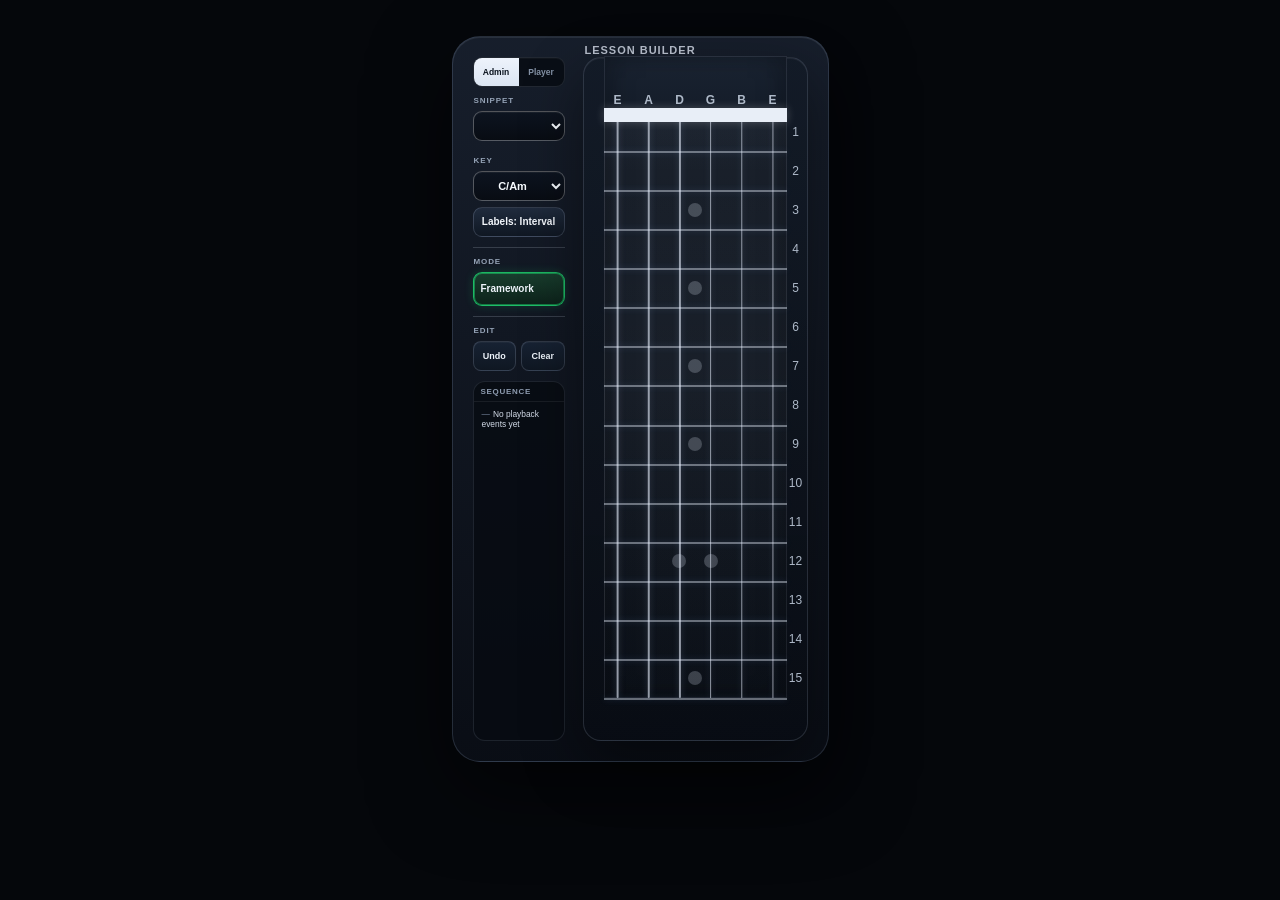
==== index.html @ c082a2f6 "Add files via upload" ====
<!DOCTYPE html>
<html lang="en">
<head>
<meta charset="UTF-8" />
<meta name="viewport" content="width=device-width, initial-scale=1.0" />
<title>Lesson Builder 0.90 — Audio Routing Repair</title>
<link rel="stylesheet" href="player/player.css?v=0.90">
</head>
<body>
<div class="app">
  <div class="apptitle">Lesson Builder</div>

  <div class="layout">
    <div class="leftcol">
      <div class="modeToggle">
        <button id="adminTab" class="on">Admin</button>
        <button id="playerTab">Player</button>
      </div>

      <div class="sidebarSection readerOnly readerSnippetSection">
        <div class="sectionLabel">Snippet</div>
        <select id="readerSnippetSelect" class="sel readerSnippetSelect"></select>
        <div id="readerStatus" class="readerStatus"></div>
      </div>


      <div class="sidebarSection adminOnly">
        <div class="sectionLabel">Key</div>
        <select id="keySel" class="sel"></select>
        <button id="adminLabelBtn" class="labelModeBtn" type="button">Labels: Interval</button>
      </div>

      <div class="sidebarSeparator adminOnly"></div>

      <div class="sidebarSection adminOnly">
        <div class="sectionLabel">Mode</div>
        <button id="authorModeBtn" class="authorModeBtn mode-framework" type="button">Framework</button>
      </div>

      <div class="sidebarSeparator adminOnly"></div>

      <div class="sidebarSection adminOnly">
        <div class="sectionLabel">Edit</div>
        <div class="actionrow">
          <button id="undoBtn" class="action">Undo</button>
          <button id="clearBtn" class="action">Clear</button>
        </div>
      </div>

      <div id="movementSeparator" class="sidebarSeparator adminOnly" hidden></div>

      <div id="movementSection" class="sidebarSection adminOnly" hidden>
        <div class="sectionLabel">Movement</div>
        <div class="movementStack">
          <button class="moveBtn moveWide" data-move="hammer-on">Hammer-on</button>
          <button class="moveBtn moveWide" data-move="pull-off">Pull-off</button>
          <button class="moveBtn" data-move="bend">Bend</button>
          <button class="moveBtn" data-move="slide">Slide</button>
          <button id="chordBtn" class="moveBtn" data-move="chord" disabled>Chord</button>
          <button id="scoreToggleBtn" class="scoreToggleBtn" type="button">Score</button>
        </div>
      </div>

      <div id="status" hidden></div>

      <div class="sequenceWrap adminOnly">
        <div class="sequenceTitle">Sequence</div>
        <div id="eventPanel" class="eventpanel"></div>
      </div>

      <div class="playbar playerOnly">
        <button id="playBtn" class="action">Play</button>
        <button id="stopBtn" class="action">Stop</button>
      </div>
      <div class="progress playerOnly"><div id="progressFill" class="progressFill"></div></div>

      <div class="playerClipControls">
        <div class="sidebarSeparator"></div>
        <div class="sectionLabel">Clip</div>

        <div class="clipKeyWrap">
          <button id="playerKeyBtn" class="clipKeyBtn" type="button">Key: C/Am</button>
          <div id="playerKeyMenu" class="clipKeyMenu"></div>
        </div>
        <button id="playerLabelBtn" class="labelModeBtn" type="button">Labels: Interval</button>
        <div id="clipVariantTag" class="clipVariantTag">Original position</div>

        <button id="createOpenBtn" class="action" type="button">Create Open String Version</button>
        <button id="approveClipBtn" class="action" type="button">Approve Clip</button>
        <button id="recallClipBtn" class="action" type="button">Recall</button>
      </div>
    </div>

    <div class="maincol">
      <div class="wrap">
        <div id="shell" class="shell">
          <div id="openrow" class="openrow"></div>
          <div class="nut"></div>
          <div id="board" class="board"></div>
          <svg id="moveSvg" class="movementSvg"></svg>
          <div id="fingerLayer">
            <div id="fingerRect0" class="fingerRect" data-finger-choice="I"></div>
            <div id="fingerRect1" class="fingerRect" data-finger-choice="M"></div>
            <div id="fingerRect2" class="fingerRect" data-finger-choice="R"></div>
            <div id="fingerRect3" class="fingerRect" data-finger-choice="P"></div>
          </div>
          <div id="fingerAssignMark"></div>
          <div id="fingerAssignDestinationMark"></div>
          <div id="fingerAssignPopup" aria-hidden="true">
            <div id="fingerAssignMovement"></div>
          </div>
        </div>
      </div>
    </div>
  </div>

  <div id="scoreSection" class="scoreSection" hidden aria-hidden="true">
    <div id="scorePopupCard" class="scorePopupCard" role="dialog" aria-modal="true" aria-label="Score timing editor">
      <div id="scoreToolbar" class="scoreToolbar">
        <div class="scoreTitle">Treble Clef · 4/4</div>
        <div class="scoreDragHint" aria-hidden="true">↕</div>
        <div id="durationEditor" class="durationEditor">
          <button id="durationMinus" type="button" disabled>−</button>
          <button id="durationValue" type="button" disabled>♩</button>
          <button id="durationPlus" type="button" disabled>+</button>
        </div>
        <div class="scoreToolbarActions">
          <button id="restBtn" class="restBtn" type="button">Rest</button>
          <button id="scoreCloseBtn" class="scoreCloseBtn" type="button" aria-label="Close score">×</button>
        </div>
      </div>
      <div id="scoreViewport" class="scoreViewport">
        <svg id="scoreSvg" class="scoreSvg" aria-label="Continuous 4/4 score"></svg>
      </div>
    </div>
  </div>
</div>

<div id="clipDialog" class="clipDialog" aria-hidden="true">
  <div class="clipDialogCard">
    <div id="clipDialogTitle" class="clipDialogTitle">Open-string version required</div>
    <div id="clipDialogText" class="clipDialogText">
      You must include an open-string version before this clip can be approved.
    </div>
    <div class="clipDialogActions">
      <button id="clipDialogCancel" type="button">Cancel</button>
      <button id="clipDialogPrimary" class="primary" type="button">Create Open String Version</button>
    </div>
  </div>
</div>

<div id="fingeringConfirmDialog" class="clipDialog" aria-hidden="true">
  <div class="clipDialogCard">
    <div class="clipDialogTitle">Confirm chord fingering</div>
    <div class="clipDialogText">
      Check the completed hand shape. Continue to accept this chord fingering,
      or keep editing to change an assignment or use Undo.
    </div>
    <div class="clipDialogActions">
      <button id="fingeringConfirmEdit" type="button">Keep Editing</button>
      <button id="fingeringConfirmContinue" class="primary" type="button">Continue</button>
    </div>
  </div>
</div>


<script src="player/player-core.js?v=0.90"></script>
</body>
</html>
---- player/player.css ----
:root{
  /* Exact Guit-Map geometry */
  --board-w:183px;
  --board-h:586px;
  --head-h:56px;
  --nut-h:14px;

  --pink:#ff1493;
  --green:#21f07d;
  --red:#ff4d5d;
  --blue:#4aa3ff;
  --text-main:#f2f6fb;
  --text-muted:#aeb9c8;
}
*{
  box-sizing:border-box;
  -webkit-user-select:none;
  user-select:none;
  -webkit-touch-callout:none;
  -webkit-tap-highlight-color:transparent;
}
html,body{
  margin:0;
  background:#05070b;
  color:var(--text-main);
}
html{
  min-height:100%;
}
body{
  position:relative;
  width:100%;
  min-width:max-content;
  min-height:100vh;
  font-family:Arial,Helvetica,sans-serif;
  font-size:14px;
  display:flex;
  justify-content:center;
  align-items:flex-start;
  padding:12px;
  overflow:auto;
}
button,select{font:inherit}

/* Guit-Map shell dimensions */
.app{
  position:relative;
  z-index:1;
  display:inline-block;
  flex-shrink:0;
  border:1px solid rgba(180,205,240,.16);
  border-radius:28px;
  padding:20px;
  margin:24px auto;
  background:linear-gradient(180deg,rgba(24,32,46,.94),rgba(10,14,22,.96));
  box-shadow:0 28px 80px rgba(0,0,0,.55),inset 0 1px 0 rgba(255,255,255,.08);
}
.apptitle{
  position:absolute;
  top:8px;left:0;right:0;
  text-align:center;
  font-size:11px;
  line-height:1;
  letter-spacing:1px;
  text-transform:uppercase;
  color:rgba(235,242,255,.72);
  font-weight:700;
  pointer-events:none;
}
.layout{
  display:flex;
  gap:18px;
  align-items:flex-start;
  justify-content:center;
  flex-wrap:nowrap;
}
.leftcol{
  width:92px;
  min-width:92px;
  min-height:684px;
  display:flex;
  flex-direction:column;
  gap:10px;
  align-items:center;
  flex-shrink:0;
}
.maincol{
  display:flex;
  flex-direction:column;
  align-items:center;
  gap:10px;
}
.panel,.wrap{
  border:1px solid rgba(210,226,255,.14);
  box-shadow:0 10px 24px rgba(0,0,0,.32),inset 0 1px 0 rgba(255,255,255,.08);
}
.panel{
  width:92px;
  border-radius:18px;
  padding:8px;
  background:linear-gradient(180deg,rgba(29,39,56,.92),rgba(16,23,35,.92));
}
.wrap{
  padding:20px;
  border-radius:18px;
  background:linear-gradient(180deg,rgba(18,26,38,.7),rgba(8,12,19,.72));
  box-shadow:0 22px 60px rgba(0,0,0,.45),inset 0 1px 0 rgba(255,255,255,.05);
}
.shell{
  position:relative;
  width:var(--board-w);
  padding-top:var(--head-h);
  background:linear-gradient(180deg,rgba(105,135,178,.10),rgba(255,255,255,0) 18%,rgba(255,255,255,.02) 50%,rgba(0,0,0,.18) 100%),#101722;
  box-shadow:inset 0 0 0 1px rgba(210,226,255,.10),inset 10px 0 22px rgba(0,0,0,.18),inset -10px 0 22px rgba(0,0,0,.18);
  isolation:isolate;
  transform:translateY(-22px);
}
.openrow{
  position:absolute;
  top:0;left:0;
  width:100%;
  height:var(--head-h);
  pointer-events:none;
}
.nut{
  position:absolute;
  top:calc(var(--head-h) - 4px);
  left:0;
  width:100%;
  height:var(--nut-h);
  background:#e8eef7;
  box-shadow:0 0 10px rgba(255,255,255,.22);
  z-index:5;
}
.board{
  position:relative;
  width:100%;
  height:var(--board-h);
  overflow:visible;
  background:linear-gradient(90deg,rgba(255,255,255,.035) 0 1px,transparent 1px 100%),linear-gradient(180deg,rgba(255,255,255,.045),rgba(0,0,0,.16));
}
.fret{
  position:absolute;
  left:0;
  width:100%;
  height:2px;
  background:rgba(230,240,255,.42);
  box-shadow:0 0 6px rgba(140,180,255,.18);
  z-index:2;
}
.string{
  position:absolute;
  top:0;
  height:100%;
  transform:translateX(-50%);
  background:rgba(232,241,255,.62);
  box-shadow:0 0 6px rgba(180,210,255,.26);
  border-radius:999px;
  z-index:3;
}
.inlay{
  position:absolute;
  width:14px;
  height:14px;
  border-radius:50%;
  background:rgba(232,241,255,.22);
  left:50%;
  transform:translate(-50%,-50%);
  z-index:1;
}
.open{
  position:absolute;
  top:32px;
  transform:translateX(-50%);
  width:23px;height:23px;
  display:flex;
  align-items:center;
  justify-content:center;
  color:var(--text-muted);
  pointer-events:none;
  z-index:2;
  font-size:12px;
  font-weight:800;
}
.hit{
  position:absolute;
  width:24px;
  transform:translate(-50%,-50%);
  border-radius:14px;
  cursor:pointer;
  z-index:30;
  touch-action:none;
  pointer-events:auto;
}
.openhit{
  position:absolute;
  top:32px;
  width:28px;height:32px;
  transform:translate(-50%,-50%);
  border-radius:14px;
  z-index:31;
  pointer-events:auto;
  touch-action:none;
}
.fretlab{
  position:absolute;
  right:-18px;
  transform:translateY(-50%);
  width:18px;
  text-align:center;
  color:var(--text-muted);
  z-index:16;
  font-size:12px;
  pointer-events:none;
}

/* Guit-Map-sized 23px markers */
.frameworkMark,.fingerMark{
  position:absolute;
  width:23px;height:23px;
  border-radius:50%;
  display:flex;
  align-items:center;
  justify-content:center;
  transform:translate(-50%,-50%);
  z-index:20;
  pointer-events:none;
  font-size:11px;
  font-weight:800;
}
.frameworkMark.in{
  background:var(--green);
  color:#04140b;
  box-shadow:0 0 10px rgba(33,240,125,.38),0 3px 8px rgba(0,0,0,.4);
}
.frameworkMark.out{
  background:var(--red);
  color:white;
  box-shadow:0 0 10px rgba(255,77,93,.36),0 3px 8px rgba(0,0,0,.4);
}
.fingerMark{
  background:var(--pink);
  color:white;
  box-shadow:0 0 12px rgba(255,20,147,.55),0 3px 8px rgba(0,0,0,.42);
}
.fingerMark.bendRing{
  background:transparent;
  color:transparent;
  border:4px solid var(--pink);
  box-shadow:0 0 12px rgba(255,20,147,.62),0 3px 8px rgba(0,0,0,.42);
}

.articulationSpark{
  position:absolute;
  width:1px;
  height:1px;
  transform:translate(-50%,-50%);
  pointer-events:none;
  z-index:48;
}
.articulationSpark .sparkRay{
  position:absolute;
  left:0;
  top:0;
  width:2px;
  height:10px;
  border-radius:999px;
  background:#fff;
  box-shadow:0 0 5px rgba(255,255,255,.95);
  transform-origin:50% 0%;
  opacity:0;
  animation:articulationFireworkRay 230ms ease-out forwards;
}
@keyframes articulationFireworkRay{
  0%{
    opacity:0;
    transform:rotate(var(--angle)) translateY(-7px) scaleY(.20);
  }
  15%{
    opacity:1;
  }
  55%{
    opacity:1;
    transform:rotate(var(--angle)) translateY(-17px) scaleY(1);
  }
  100%{
    opacity:0;
    transform:rotate(var(--angle)) translateY(-23px) scaleY(.55);
  }
}


/* Fingering playback layer — first integrated from the standalone prototype */
#fingerLayer{
  position:absolute;
  left:0;
  top:0;
  width:260px;
  height:calc(var(--head-h) + var(--board-h));
  pointer-events:none;
  z-index:29;
  overflow:visible;
  display:none;
}
body.player.fingerDemo #fingerLayer{display:block}
body.player.fingeringPlayback #fingerLayer{display:block}

/* Admin fingering assignment */
.fingeringTool{
  width:92px;
  height:34px;
  border-radius:9px;
  border:1px solid rgba(255,20,147,.34);
  background:linear-gradient(180deg,#172233,#0f1722);
  color:#eef4fb;
  padding:0 7px;
  font-size:10px;
  font-weight:800;
  line-height:1;
  text-align:left;
  cursor:pointer;
  box-shadow:inset 0 1px 0 rgba(255,255,255,.035);
}
.fingeringTool.on{
  border-color:rgba(255,20,147,.88);
  background:linear-gradient(180deg,rgba(76,24,63,.98),rgba(41,12,34,.98));
  box-shadow:
    inset 0 0 0 1px rgba(255,20,147,.42),
    0 0 10px rgba(255,20,147,.18);
}
#fingerAssignMark{
  position:absolute;
  width:23px;height:23px;
  border-radius:50%;
  transform:translate(-50%,-50%);
  display:none;
  align-items:center;
  justify-content:center;
  background:var(--pink);
  color:white;
  font-size:11px;
  font-weight:800;
  box-shadow:0 0 12px rgba(255,20,147,.72),0 3px 8px rgba(0,0,0,.46);
  z-index:60;
  pointer-events:none;
}
#fingerAssignDestinationMark{
  position:absolute;
  width:8px;height:8px;
  border-radius:50%;
  transform:translate(-50%,-50%);
  display:none;
  background:var(--pink);
  box-shadow:0 0 7px rgba(255,20,147,.72);
  z-index:59;
  pointer-events:none;
}
#fingerAssignPopup{display:none !important}
#fingerAssignMovement{display:none !important}

.fingerAssignCue{
  position:absolute;
  width:15px;
  height:15px;
  border-radius:50%;
  transform:translate(6px,-18px);
  display:flex;
  align-items:center;
  justify-content:center;
  background:#fff;
  color:#000;
  border:1px solid rgba(0,0,0,.42);
  box-shadow:0 0 5px rgba(255,255,255,.36),0 2px 5px rgba(0,0,0,.48);
  font-size:9px;
  line-height:1;
  font-weight:900;
  z-index:61;
  pointer-events:none;
}

body.fingeringAssignMode #fingerLayer{
  display:block;
  pointer-events:auto;
  z-index:58;
}
body.fingeringAssignMode .fingerRect{
  pointer-events:auto;
  cursor:pointer;
  opacity:.66;
  border-color:rgba(255,255,255,.40);
}
body.fingeringAssignMode .fingerRect:hover{
  opacity:.82;
}
body.fingeringAssignMode .fingerRect.assignmentChosen{
  opacity:.82;
  border-color:rgba(255,20,147,.72);
  box-shadow:
    inset 0 1px 0 rgba(255,255,255,.48),
    inset 0 -1px 0 rgba(255,255,255,.12),
    0 0 13px rgba(255,20,147,.25);
}

.fingerRect{
  position:absolute;
  left:0;
  top:0;
  transform-origin:center center;
  border-radius:999px;
  background:
    linear-gradient(180deg,
      rgba(248,252,255,.30) 0%,
      rgba(232,239,247,.22) 34%,
      rgba(222,232,243,.18) 62%,
      rgba(208,222,238,.16) 100%);
  border:1px solid rgba(255,255,255,.26);
  box-shadow:
    inset 0 1px 0 rgba(255,255,255,.34),
    inset 0 -1px 0 rgba(255,255,255,.08),
    0 0 12px rgba(255,255,255,.08);
  backdrop-filter:blur(9px) saturate(138%);
  -webkit-backdrop-filter:blur(9px) saturate(138%);
  opacity:.42;
  transition:
    left .46s cubic-bezier(.22,.72,.24,1),
    top .46s cubic-bezier(.22,.72,.24,1),
    width .46s cubic-bezier(.22,.72,.24,1),
    height .46s cubic-bezier(.22,.72,.24,1),
    transform .46s cubic-bezier(.22,.72,.24,1),
    opacity .18s ease,
    box-shadow .18s ease,
    border-color .18s ease;
}
.fingerRect.engaged{
  opacity:.58;
  border-color:rgba(255,255,255,.36);
  box-shadow:
    inset 0 1px 0 rgba(255,255,255,.42),
    inset 0 -1px 0 rgba(255,255,255,.10),
    0 0 14px rgba(255,255,255,.11);
}
.fingerMark{z-index:32}
.demoAction{
  width:92px;
  height:30px;
}

/* Playback transition overlay */
.movementSvg{
  position:absolute;
  inset:0;
  width:100%;
  height:100%;
  pointer-events:none;
  overflow:visible;
  z-index:24;
}
.moveLabel{
  position:absolute;
  transform:translate(-50%,-50%);
  z-index:26;
  pointer-events:none;
  padding:3px 5px;
  border-radius:7px;
  background:rgba(7,10,16,.90);
  border:1px solid rgba(255,20,147,.72);
  color:#fff;
  font-size:9px;
  font-weight:800;
  line-height:1;
  white-space:nowrap;
  box-shadow:0 2px 8px rgba(0,0,0,.42);
}

/* Controls */
.sel{
  width:92px;
  height:30px;
  border:1px solid rgba(255,255,255,.30);
  border-radius:9px;
  background:linear-gradient(180deg,#0d1420,#080c13);
  color:#f7fbff;
  font-size:11px;
  font-weight:700;
  text-align:center;
  text-align-last:center;
  padding:0 4px;
  box-shadow:inset 0 1px 0 rgba(255,255,255,.05);
}

.sidebarSection{
  width:92px;
  display:flex;
  flex-direction:column;
  gap:6px;
}
.sectionLabel{
  font-size:8px;
  line-height:1;
  letter-spacing:.9px;
  text-transform:uppercase;
  color:#95a3b6;
  font-weight:800;
  text-align:left;
  padding-left:1px;
}
.sidebarSeparator{
  width:92px;
  height:1px;
  background:rgba(215,226,242,.18);
  flex:0 0 1px;
}

.noteTool,
.moveBtn{
  width:92px;
  height:34px;
  border-radius:9px;
  background:linear-gradient(180deg,#172233,#0f1722);
  color:#eef4fb;
  padding:0 7px;
  font-size:10px;
  font-weight:800;
  line-height:1;
  text-align:left;
  cursor:pointer;
  box-shadow:inset 0 1px 0 rgba(255,255,255,.035);
  transition:border-color .12s ease,box-shadow .12s ease,background .12s ease,transform .12s ease;
}
.noteTool:active,.moveBtn:active{transform:translateY(1px)}

.frameworkTool{
  border:1px solid rgba(33,240,125,.72);
}
.frameworkTool.on{
  background:linear-gradient(180deg,rgba(25,63,47,.98),rgba(13,35,27,.98));
  box-shadow:
    inset 0 0 0 1px rgba(33,240,125,.42),
    0 0 10px rgba(33,240,125,.16);
}

.dynamicTool{
  border:1px solid rgba(255,20,147,.72);
}
.dynamicTool.on{
  background:linear-gradient(180deg,rgba(76,24,63,.98),rgba(41,12,34,.98));
  box-shadow:
    inset 0 0 0 1px rgba(255,20,147,.42),
    0 0 10px rgba(255,20,147,.18);
}

.movementStack{
  width:92px;
  display:flex;
  flex-direction:column;
  gap:5px;
}
.moveBtn{
  border:1px solid rgba(214,230,255,.16);
}
.moveBtn.on{
  border-color:rgba(255,20,147,.82);
  background:linear-gradient(180deg,rgba(78,25,64,.96),rgba(42,13,34,.96));
  box-shadow:
    inset 0 0 0 1px rgba(255,20,147,.55),
    0 0 9px rgba(255,20,147,.17);
}

.actionrow{
  display:grid;
  grid-template-columns:1fr 1fr;
  gap:5px;
  width:92px;
}
.action{
  height:30px;
  border-radius:8px;
  border:1px solid rgba(214,230,255,.16);
  background:linear-gradient(180deg,#172233,#0f1722);
  color:#eef4fb;
  font-size:9px;
  font-weight:800;
  padding:0;
  box-shadow:inset 0 1px 0 rgba(255,255,255,.035);
}
.action:active{transform:translateY(1px)}

.sequenceWrap{
  width:92px;
  flex:1 1 auto;
  min-height:140px;
  max-height:300px;
  display:flex;
  flex-direction:column;
  border-radius:12px;
  border:1px solid rgba(210,226,255,.11);
  background:rgba(7,11,18,.76);
  overflow:hidden;
}
.sequenceTitle{
  flex:0 0 auto;
  padding:6px 7px 5px;
  border-bottom:1px solid rgba(255,255,255,.07);
  font-size:8px;
  line-height:1;
  letter-spacing:.7px;
  text-transform:uppercase;
  color:#8e9cb0;
  font-weight:800;
  text-align:left;
}
.eventpanel{
  width:100%;
  flex:1 1 auto;
  min-height:0;
  overflow:auto;
  padding:2px 6px 5px;
  background:transparent;
  border:0;
}
.event{
  padding:6px 2px;
  border-bottom:1px solid rgba(255,255,255,.055);
  font-size:8.4px;
  line-height:1.16;
  color:#d2dbe8;
  cursor:pointer;
  border-radius:5px;
}
.event:last-child{border-bottom:0}
.event:hover{background:rgba(255,255,255,.04)}
.event.selected{
  background:rgba(74,163,255,.13);
  box-shadow:inset 2px 0 0 rgba(112,178,255,.85);
  color:#fff;
}
.event .n{
  color:#6f7f94;
  margin-right:3px;
  font-variant-numeric:tabular-nums;
}

.modeToggle{
  width:92px;
  display:grid;
  grid-template-columns:1fr 1fr;
  overflow:hidden;
  border:1px solid rgba(210,226,255,.12);
  border-radius:9px;
  background:#090e16;
  box-shadow:inset 0 1px 0 rgba(255,255,255,.03);
}
.modeToggle button{
  height:28px;
  border:0;
  background:transparent;
  color:#8492a6;
  font-size:8.5px;
  font-weight:800;
  padding:0;
}
.modeToggle button.on{
  background:linear-gradient(180deg,#edf3fb,#dbe5f2);
  color:#07101b;
}

.playbar{
  width:92px;
  display:grid;
  grid-template-columns:1fr 1fr;
  gap:5px;
}
.progress{
  width:92px;
  height:4px;
  background:#080d15;
  border-radius:99px;
  overflow:hidden;
  border:1px solid rgba(255,255,255,.07);
}
.progressFill{
  height:100%;
  width:0%;
  background:var(--pink);
}

.playerOnly{display:none}
body.player .adminOnly{display:none!important}
body.player .playerOnly{display:grid}

/* === 0.35 reusable clip prototype === */

/* Open strings are phantom positions: colored rings, never solid finger dots. */
.frameworkMark.openPhantom.in{
  background:transparent;
  color:transparent;
  border:4px solid var(--green);
  box-shadow:0 0 10px rgba(33,240,125,.42),0 3px 8px rgba(0,0,0,.4);
}
.frameworkMark.openPhantom.out{
  background:transparent;
  color:transparent;
  border:4px solid var(--red);
  box-shadow:0 0 10px rgba(255,77,93,.42),0 3px 8px rgba(0,0,0,.4);
}
.fingerMark.openPhantom{
  background:transparent;
  color:transparent;
  border:4px solid var(--pink);
  box-shadow:0 0 12px rgba(255,20,147,.62),0 3px 8px rgba(0,0,0,.42);
}

.playerClipControls{
  display:none;
  gap:7px;
  width:100%;
}
body.player .playerClipControls{
  display:grid;
}
.playerClipControls .action,
.playerClipControls .clipKeyBtn{
  width:100%;
}

.clipKeyWrap{
  position:relative;
  width:100%;
}
.clipKeyBtn{
  min-height:36px;
  border-radius:10px;
  border:1px solid rgba(210,226,255,.18);
  background:linear-gradient(180deg,rgba(33,44,63,.96),rgba(16,23,35,.96));
  color:var(--text);
  font-weight:800;
  cursor:pointer;
}
.clipKeyMenu{
  display:none;
  position:absolute;
  left:0;
  top:calc(100% + 5px);
  width:100%;
  padding:6px;
  border-radius:12px;
  background:rgba(12,18,28,.98);
  border:1px solid rgba(112,178,255,.45);
  box-shadow:0 14px 34px rgba(0,0,0,.5);
  z-index:200;
  gap:5px;
}
.clipKeyMenu.on{
  display:grid;
}
.clipKeyChoice{
  min-height:30px;
  border:1px solid rgba(210,226,255,.13);
  border-radius:8px;
  background:rgba(26,36,52,.96);
  color:var(--text);
  font-weight:750;
  cursor:pointer;
}
.clipKeyChoice.on{
  border-color:rgba(255,20,147,.76);
  box-shadow:inset 0 0 0 1px rgba(255,20,147,.35);
}

.clipDialog{
  position:fixed;
  inset:0;
  display:none;
  align-items:center;
  justify-content:center;
  background:rgba(0,0,0,.48);
  z-index:1000;
  padding:20px;
}
.clipDialog.on{
  display:flex;
}
.clipDialogCard{
  width:min(360px,calc(100vw - 40px));
  border-radius:18px;
  background:linear-gradient(180deg,#1d2839,#101722);
  border:1px solid rgba(112,178,255,.55);
  box-shadow:0 28px 80px rgba(0,0,0,.64);
  padding:18px;
}
.clipDialogTitle{
  font-size:17px;
  font-weight:900;
  margin-bottom:8px;
}
.clipDialogText{
  font-size:13px;
  line-height:1.4;
  color:var(--text-muted);
  margin-bottom:14px;
}
.clipDialogActions{
  display:grid;
  grid-template-columns:1fr 1fr;
  gap:8px;
}
.clipDialogActions button{
  min-height:38px;
  border-radius:10px;
  border:1px solid rgba(210,226,255,.18);
  background:linear-gradient(180deg,rgba(34,46,66,.98),rgba(17,24,36,.98));
  color:var(--text);
  font-weight:800;
  cursor:pointer;
}
.clipDialogActions .primary{
  border-color:rgba(255,20,147,.70);
}

.clipVariantTag{
  display:none;
  font-size:10px;
  line-height:1.1;
  text-align:center;
  color:var(--text-muted);
  margin-top:2px;
}
body.player .clipVariantTag{
  display:block;
}


#fingerAssignMark.openPhantom{
  background:transparent!important;
  color:transparent!important;
  border:4px solid var(--pink)!important;
  box-shadow:0 0 12px rgba(255,20,147,.62),0 3px 8px rgba(0,0,0,.42)!important;
}


/* === 0.37 chord integration === */
#chordBtn.ready{
  border-color:rgba(255,20,147,.68);
  box-shadow:
    inset 0 0 0 1px rgba(255,20,147,.22),
    0 0 9px rgba(255,20,147,.12);
}
#chordBtn:disabled{
  opacity:.38;
  cursor:default;
}
.chordBarreLine{
  position:absolute;
  height:10px;
  border-radius:999px;
  transform:translateY(-50%);
  background:rgba(255,20,147,.88);
  box-shadow:
    0 0 12px rgba(255,20,147,.45),
    0 2px 8px rgba(0,0,0,.34);
  pointer-events:none;
  z-index:28;
}
.chordConfirmPulse{
  animation:chordConfirmPulse .42s ease-out;
}
@keyframes chordConfirmPulse{
  0%{filter:brightness(1)}
  45%{filter:brightness(1.85)}
  100%{filter:brightness(1)}
}


/* === 0.38 prototype-style chord fingering === */
.fingerMark.chordUnassigned{
  background:var(--green);
  color:white;
  border:0;
  box-shadow:0 0 10px rgba(33,240,125,.42),0 3px 8px rgba(0,0,0,.4);
}
.fingerMark.chordSelected{
  box-shadow:
    0 0 0 3px rgba(255,255,255,.96),
    0 0 16px rgba(255,20,147,.72),
    0 3px 8px rgba(0,0,0,.45);
}
body.fingeringAssignMode.chordSelectingNote .fingerRect{
  pointer-events:none !important;
  opacity:.38 !important;
}
body.fingeringAssignMode.chordChoosingFinger .fingerRect{
  pointer-events:auto;
}
body.fingeringAssignMode #fingerLayer{
  /* Let fretboard taps pass through the empty parts of the finger layer. */
  pointer-events:none;
}
body.fingeringAssignMode .fingerRect{
  pointer-events:auto;
}


/* === 0.42 chord finger touch capture === */
/* In chord finger-choice mode, transformed finger rectangles are visual only.
   A document-level capture listener resolves the tap against their geometry. */
body.fingeringAssignMode.chordChoosingFinger .fingerRect{
  pointer-events:none !important;
}


/* === 0.44 strict two-step chord assignment === */

/* Step 1: choosing a chord NOTE.
   Finger graphics must never steal the note tap, even when visually on top. */
body.fingeringAssignMode.chordSelectingNote .fingerRect{
  pointer-events:none !important;
}

/* Step 2: choosing a FINGER.
   Chord fingers are still resolved by document-level geometric hit testing,
   so the transformed rectangles themselves remain visual only. */
body.fingeringAssignMode.chordChoosingFinger .fingerRect{
  pointer-events:none !important;
}


/* === 0.47 persistent editable fingering === */
.event.fingeringTargetRow{
  box-shadow:inset 2px 0 0 rgba(255,20,147,.28);
}
.event.fingeringTargetRow.selected{
  box-shadow:
    inset 2px 0 0 rgba(112,178,255,.92),
    inset 4px 0 0 rgba(255,20,147,.32);
}

#fingeringConfirmDialog .clipDialogCard{
  width:min(350px,calc(100vw - 40px));
}


/* === 0.49 single author-mode toggle === */
.authorModeBtn{
  width:92px;
  height:34px;
  border-radius:9px;
  background:linear-gradient(180deg,#172233,#0f1722);
  color:#eef4fb;
  padding:0 7px;
  font-size:10px;
  font-weight:800;
  line-height:1;
  text-align:left;
  cursor:pointer;
  box-shadow:inset 0 1px 0 rgba(255,255,255,.035);
  transition:border-color .12s ease,box-shadow .12s ease,background .12s ease,transform .12s ease;
}
.authorModeBtn:active{transform:translateY(1px)}
.authorModeBtn.mode-framework{
  border:1px solid rgba(33,240,125,.72);
  background:linear-gradient(180deg,rgba(25,63,47,.98),rgba(13,35,27,.98));
  box-shadow:
    inset 0 0 0 1px rgba(33,240,125,.42),
    0 0 10px rgba(33,240,125,.16);
}
.authorModeBtn.mode-played{
  border:1px solid rgba(255,20,147,.72);
  background:linear-gradient(180deg,rgba(76,24,63,.98),rgba(41,12,34,.98));
  box-shadow:
    inset 0 0 0 1px rgba(255,20,147,.42),
    0 0 10px rgba(255,20,147,.18);
}
.authorModeBtn.mode-fingering{
  border:1px solid rgba(112,178,255,.78);
  background:linear-gradient(180deg,rgba(28,52,78,.98),rgba(14,29,47,.98));
  box-shadow:
    inset 0 0 0 1px rgba(112,178,255,.42),
    0 0 10px rgba(112,178,255,.16);
}


/* === 0.50 direct historical editing for Framework / Played Notes === */
.event.authorEditableRow{
  box-shadow:inset 2px 0 0 rgba(255,255,255,.10);
}
.event.authorEditableRow.frameworkEditable{
  box-shadow:inset 2px 0 0 rgba(33,240,125,.28);
}
.event.authorEditableRow.playedEditable{
  box-shadow:inset 2px 0 0 rgba(255,20,147,.28);
}
.event.authorEditableRow.selected{
  background:rgba(74,163,255,.15);
  box-shadow:
    inset 2px 0 0 rgba(112,178,255,.95),
    inset 4px 0 0 rgba(255,255,255,.10);
}

.editTargetRing,
.editOriginRing{
  position:absolute;
  width:34px;
  height:34px;
  border-radius:50%;
  transform:translate(-50%,-50%);
  background:transparent;
  pointer-events:none;
  z-index:32;
}
.editTargetRing{
  border:3px solid rgba(255,255,255,.96);
  pointer-events:auto;
  cursor:pointer;
  touch-action:none;
  box-shadow:
    0 0 0 2px rgba(74,163,255,.32),
    0 0 12px rgba(255,255,255,.30);
}
.editOriginRing{
  border:2px dashed rgba(255,255,255,.75);
}


/* === 0.54 independent Admin / Player pitch-label modes === */
.labelModeBtn{
  width:92px;
  min-height:30px;
  border-radius:9px;
  border:1px solid rgba(210,226,255,.18);
  background:linear-gradient(180deg,rgba(33,44,63,.96),rgba(16,23,35,.96));
  color:var(--text);
  font-size:10px;
  font-weight:800;
  line-height:1.05;
  cursor:pointer;
  padding:4px 5px;
}
.playerClipControls .labelModeBtn{
  width:100%;
  min-height:36px;
}
.frameworkMark.longLabel,
.fingerMark.longLabel,
#fingerAssignMark.longLabel{
  font-size:8px;
  letter-spacing:-.45px;
}

/* Open-string positions remain phantom rings, but their pitch label is visible. */
.frameworkMark.openPhantom.in{
  color:var(--green);
}
.frameworkMark.openPhantom.out{
  color:var(--red);
}
.fingerMark.openPhantom,
#fingerAssignMark.openPhantom{
  color:var(--pink)!important;
}


/* === 0.57 pre-bend release === */
.fingerMark.bendRing.preBendPitchRing{
  color:var(--pink);
  font-size:9px;
  font-weight:800;
}


/* === 0.61 score timing phase 1 === */
.scoreSection{
  width:100%;
  margin-top:12px;
  border:1px solid rgba(210,226,255,.14);
  border-radius:16px;
  background:linear-gradient(180deg,rgba(18,26,38,.82),rgba(8,12,19,.86));
  box-shadow:0 14px 34px rgba(0,0,0,.34),inset 0 1px 0 rgba(255,255,255,.05);
  overflow:hidden;
}
.scoreToolbar{
  min-height:38px;
  display:flex;
  align-items:center;
  justify-content:space-between;
  gap:10px;
  padding:6px 8px;
  border-bottom:1px solid rgba(255,255,255,.08);
}
.scoreTitle{
  font-size:9px;
  line-height:1;
  font-weight:800;
  letter-spacing:.55px;
  text-transform:uppercase;
  color:#aebbd0;
  white-space:nowrap;
}
.durationEditor{
  display:flex;
  align-items:center;
  gap:4px;
}
.durationEditor button{
  min-width:30px;
  height:26px;
  border-radius:7px;
  border:1px solid rgba(214,230,255,.18);
  background:linear-gradient(180deg,#172233,#0f1722);
  color:#f3f7fd;
  font-weight:800;
  padding:0 6px;
}
.durationEditor button:disabled{
  opacity:.30;
}
#durationValue{
  min-width:42px;
  font-size:17px;
  line-height:1;
}
.scoreViewport{
  width:100%;
  overflow-x:auto;
  overflow-y:hidden;
  -webkit-overflow-scrolling:touch;
  overscroll-behavior-x:contain;
  touch-action:pan-x;
  background:rgba(244,246,239,.96);
}
.scoreSvg{
  display:block;
  height:126px;
  min-width:100%;
}
.scoreEvent{
  cursor:pointer;
}
.scoreSelection{
  fill:transparent;
  stroke:none;
}
.scoreEvent .scoreHit{
  fill:transparent;
  pointer-events:all;
}
.scoreEvent.selected .scoreSelection{
  fill:rgba(74,163,255,.14);
  stroke:rgba(60,132,214,.82);
  stroke-width:1.2;
}
.scoreEvent.playing .scoreSelection{
  fill:rgba(255,20,147,.10);
  stroke:rgba(255,20,147,.75);
  stroke-width:1.2;
}
.scoreMoveTag{
  font-family:Arial,Helvetica,sans-serif;
  font-size:8px;
  font-weight:800;
  fill:#2d3440;
}
.scoreMeasureNumber{
  font-family:Arial,Helvetica,sans-serif;
  font-size:7px;
  fill:#737b84;
}
.scoreRest{
  font-family:"Apple Symbols","Noto Music","Segoe UI Symbol",serif;
  font-size:24px;
  fill:#111;
}
.scoreClef{
  font-family:"Apple Symbols","Noto Music","Segoe UI Symbol",serif;
  font-size:46px;
  fill:#111;
}
.scoreTime{
  font-family:Georgia,serif;
  font-size:17px;
  font-weight:700;
  fill:#111;
}
.restBtn{
  width:92px;
  height:34px;
  border-radius:9px;
  border:1px solid rgba(214,230,255,.18);
  background:linear-gradient(180deg,#172233,#0f1722);
  color:#eef4fb;
  padding:0 7px;
  font-size:10px;
  font-weight:800;
  line-height:1;
  text-align:left;
  cursor:pointer;
  box-shadow:inset 0 1px 0 rgba(255,255,255,.035);
}
.restBtn:active{transform:translateY(1px)}


/* === 0.63 score-on-demand timing workflow === */
.scoreToggleBtn{
  width:92px;
  height:34px;
  border-radius:9px;
  border:1px solid rgba(214,230,255,.18);
  background:linear-gradient(180deg,#172233,#0f1722);
  color:#eef4fb;
  padding:0 7px;
  font-size:10px;
  font-weight:800;
  line-height:1;
  text-align:left;
  cursor:pointer;
  box-shadow:inset 0 1px 0 rgba(255,255,255,.035);
}
.scoreToggleBtn.on{
  border-color:rgba(112,178,255,.78);
  background:linear-gradient(180deg,rgba(28,52,78,.98),rgba(14,29,47,.98));
  box-shadow:
    inset 0 0 0 1px rgba(112,178,255,.40),
    0 0 10px rgba(112,178,255,.14);
}


/* === 0.64 large score popup === */
.scoreSection{
  position:fixed;
  inset:0;
  z-index:7000;
  width:auto;
  margin:0;
  padding:
    max(12px,env(safe-area-inset-top))
    max(12px,env(safe-area-inset-right))
    max(12px,env(safe-area-inset-bottom))
    max(12px,env(safe-area-inset-left));
  border:0;
  border-radius:0;
  background:rgba(2,4,8,.90);
  box-shadow:none;
  display:flex;
  align-items:center;
  justify-content:center;
  overflow:hidden;
}
.scoreSection[hidden]{
  display:none!important;
}
.scorePopupCard{
  width:min(1100px,100%);
  height:min(78vh,610px);
  min-height:330px;
  display:flex;
  flex-direction:column;
  overflow:hidden;
  border:1px solid rgba(210,226,255,.20);
  border-radius:20px;
  background:linear-gradient(180deg,rgba(24,32,46,.99),rgba(8,12,19,.99));
  box-shadow:0 28px 80px rgba(0,0,0,.72),inset 0 1px 0 rgba(255,255,255,.07);
}
.scoreToolbar{
  min-height:52px;
  flex:0 0 auto;
  padding:8px 10px;
  gap:8px;
  flex-wrap:wrap;
}
.scoreTitle{
  font-size:11px;
}
.scoreToolbarActions{
  display:flex;
  align-items:center;
  gap:7px;
  margin-left:auto;
}
.scoreToolbar .durationEditor button{
  min-width:38px;
  height:34px;
  font-size:15px;
}
.scoreToolbar #durationValue{
  min-width:48px;
  font-size:21px;
}
.scoreToolbar .restBtn,
.scoreCloseBtn{
  width:auto;
  min-width:58px;
  height:34px;
  border-radius:8px;
  border:1px solid rgba(214,230,255,.20);
  background:linear-gradient(180deg,#172233,#0f1722);
  color:#eef4fb;
  padding:0 10px;
  font-size:11px;
  font-weight:800;
  cursor:pointer;
}
.scoreCloseBtn{
  font-size:18px;
  line-height:1;
  min-width:38px;
  padding:0;
}
.scoreViewport{
  flex:1 1 auto;
  min-height:0;
  display:flex;
  align-items:center;
  background:rgba(244,246,239,.985);
}
.scoreSvg{
  display:block;
  height:260px;
  min-width:100%;
  flex:none;
}
@media (max-height:560px){
  .scorePopupCard{
    height:92vh;
    min-height:0;
  }
  .scoreSvg{
    height:205px;
  }
}


/* === 0.65 floating score popup + device-independent rest notation === */
.scoreSection{
  background:transparent;
  align-items:center;
  justify-content:center;
  padding:
    max(8px,env(safe-area-inset-top))
    max(8px,env(safe-area-inset-right))
    max(8px,env(safe-area-inset-bottom))
    max(8px,env(safe-area-inset-left));
}
.scorePopupCard{
  width:min(1120px,calc(100% - 8px));
  height:min(36vh,330px);
  min-height:255px;
  border-radius:16px;
  will-change:transform;
}
.scoreToolbar{
  min-height:48px;
  padding:6px 8px;
  cursor:ns-resize;
  touch-action:none;
  user-select:none;
  -webkit-user-select:none;
}
.scoreToolbar button{
  cursor:pointer;
  touch-action:manipulation;
}
.scoreDragHint{
  display:inline-flex;
  align-items:center;
  justify-content:center;
  width:22px;
  height:28px;
  margin-left:2px;
  font-size:17px;
  line-height:1;
  color:#8796aa;
  font-weight:700;
  pointer-events:none;
}
.scoreViewport{
  min-height:0;
  overflow-x:auto;
  overflow-y:hidden;
}
.scoreSvg{
  height:190px;
}
@media (max-height:620px){
  .scorePopupCard{
    height:min(46vh,285px);
    min-height:225px;
  }
  .scoreSvg{
    height:168px;
  }
}


/* === 0.66 compact floating score === */
.scorePopupCard{
  width:min(1120px,calc(100% - 8px));
  height:178px;
  min-height:0;
  max-height:178px;
  border-radius:14px;
}
.scoreToolbar{
  height:40px;
  min-height:40px;
  padding:4px 6px;
  gap:4px;
  flex-wrap:nowrap;
  justify-content:flex-start;
  overflow:hidden;
}
.scoreTitle{
  flex:0 1 auto;
  min-width:0;
  white-space:nowrap;
  font-size:9px;
  letter-spacing:.38px;
}
.scoreDragHint{
  flex:0 0 16px;
  width:16px;
  height:24px;
  margin:0 1px 0 0;
  font-size:14px;
}
.scoreToolbar .durationEditor{
  flex:0 0 auto;
  gap:2px;
}
.scoreToolbar .durationEditor button{
  min-width:31px;
  width:31px;
  height:30px;
  padding:0;
  border-radius:7px;
  font-size:14px;
}
.scoreToolbar #durationValue{
  min-width:38px;
  width:38px;
  font-size:18px;
}
.scoreToolbarActions{
  flex:0 0 auto;
  gap:3px;
  margin-left:auto;
}
.scoreToolbar .restBtn{
  min-width:44px;
  width:44px;
  height:30px;
  padding:0 5px;
  font-size:10px;
  text-align:center;
}
.scoreCloseBtn{
  min-width:31px;
  width:31px;
  height:30px;
  padding:0;
  font-size:17px;
}
.scoreViewport{
  flex:0 0 136px;
  height:136px;
  min-height:136px;
  align-items:flex-start;
}
.scoreSvg{
  height:132px;
}

/* Timing selection is shown on the notation itself, not as a tall box. */
.scoreEvent.selected .scoreSelection,
.scoreEvent.playing .scoreSelection{
  fill:transparent;
  stroke:none;
}
.scoreNoteHalo{
  fill:rgba(255,20,147,0);
  stroke:rgba(255,20,147,0);
  stroke-width:0;
  pointer-events:none;
}
.scoreEvent.selected .scoreNoteHalo{
  fill:rgba(255,20,147,.10);
  stroke:#ff1493;
  stroke-width:2.6;
}
.scoreEvent.playing .scoreNoteHalo{
  fill:rgba(255,20,147,.08);
  stroke:#ff1493;
  stroke-width:2.2;
}
.scoreNoteFilled{
  fill:#ff1493;
  stroke:#b60062;
  stroke-width:1.25;
}
.scoreNoteOpen{
  fill:#f4f6ef;
  stroke:#ff1493;
  stroke-width:2.0;
}
.scoreNoteStroke{
  fill:none;
  stroke:#ff1493;
  stroke-width:1.55;
}
.scoreNoteFlag{
  fill:none;
  stroke:#ff1493;
  stroke-width:2.15;
  stroke-linecap:round;
}
.scoreNoteDot{
  fill:#ff1493;
}
.scoreEvent.selected .scoreNoteFilled{
  fill:#ff3daf;
  stroke:#8f004c;
}
.scoreEvent.selected .scoreNoteOpen{
  stroke:#ff1493;
  stroke-width:2.8;
}

@media (max-height:620px){
  .scorePopupCard{
    height:168px;
    min-height:0;
    max-height:168px;
  }
  .scoreViewport{
    flex-basis:126px;
    height:126px;
    min-height:126px;
  }
  .scoreSvg{
    height:122px;
  }
}


/* === 0.67 timing feedback belongs on the fretboard === */

/* Conventional black score notation. */
.scoreNoteHalo{
  display:none!important;
}
.scoreNoteFilled,
.scoreEvent.selected .scoreNoteFilled,
.scoreEvent.playing .scoreNoteFilled{
  fill:#111!important;
  stroke:#111!important;
  stroke-width:1.25!important;
}
.scoreNoteOpen,
.scoreEvent.selected .scoreNoteOpen,
.scoreEvent.playing .scoreNoteOpen{
  fill:#f4f6ef!important;
  stroke:#111!important;
  stroke-width:1.6!important;
}
.scoreNoteStroke,
.scoreEvent.selected .scoreNoteStroke,
.scoreEvent.playing .scoreNoteStroke,
.scoreNoteFlag,
.scoreEvent.selected .scoreNoteFlag,
.scoreEvent.playing .scoreNoteFlag{
  stroke:#111!important;
}
.scoreNoteDot,
.scoreEvent.selected .scoreNoteDot,
.scoreEvent.playing .scoreNoteDot{
  fill:#111!important;
}

/* Score-timing fretboard view: all authored positions are pink. */
.scoreFingerPosition{
  opacity:.82;
}

/* The timing event selected on the score is highlighted on the fretboard. */
.scoreFingerPosition.scoreFingerActive{
  opacity:1;
  width:29px;
  height:29px;
  border:3px solid #fff;
  box-shadow:
    0 0 0 3px var(--pink),
    0 0 18px rgba(255,20,147,.95),
    0 4px 10px rgba(0,0,0,.50);
  z-index:42;
}
.scoreFingerPosition.scoreFingerActive.openPhantom{
  background:transparent;
  border:5px solid var(--pink);
  box-shadow:
    0 0 0 3px #fff,
    0 0 18px rgba(255,20,147,.95),
    0 4px 10px rgba(0,0,0,.50);
}


/* === 0.68 score focus mode === */

/* Restore the original score-event highlight. */
.scoreEvent.selected .scoreSelection{
  fill:rgba(74,163,255,.14)!important;
  stroke:rgba(60,132,214,.82)!important;
  stroke-width:1.2!important;
}
.scoreEvent.playing .scoreSelection{
  fill:rgba(255,20,147,.10)!important;
  stroke:rgba(255,20,147,.75)!important;
  stroke-width:1.2!important;
}

/* While rhythm/score editing is active, remove all ordinary authoring controls.
   The fretboard remains visible at full prominence behind the floating score. */
body.scoreFocus .leftcol,
body.scoreFocus .apptitle{
  display:none!important;
}
body.scoreFocus .layout{
  gap:0;
}
body.scoreFocus .app{
  padding-left:10px;
  padding-right:10px;
}


/* === 0.72 compact movement layout === */
#movementSection[hidden],
#movementSeparator[hidden]{
  display:none!important;
}

.movementStack{
  width:92px;
  display:grid;
  grid-template-columns:1fr 1fr;
  gap:5px;
}

.movementStack .moveBtn,
.movementStack .scoreToggleBtn{
  width:100%;
  min-width:0;
  height:34px;
  padding:0 4px;
  text-align:center;
  font-size:9px;
}

.movementStack .moveWide{
  grid-column:1 / -1;
  font-size:10px;
}


/* === 0.73 dynamic sequence frame === */
.sequenceWrap{
  flex:0 0 auto;
  min-height:72px;
  max-height:none;
}


/* === 0.78 standard guitar ottava notation === */
.scoreClefOctave{
  font-family:Georgia,serif;
  font-size:9px;
  font-weight:700;
  fill:#111;
}
.scoreOttavaText{
  font-family:Georgia,serif;
  font-size:9px;
  font-style:italic;
  font-weight:700;
  fill:#111;
}
.scoreOttavaLine{
  fill:none;
  stroke:#111;
  stroke-width:1.0;
  stroke-dasharray:4 3;
}


/* === 0.85 Snippet Reader: player-only shell === */
.readerRuntimeSupport{
  display:none!important;
}

body.reader .readerSnippetSection{
  margin-bottom:8px;
}

body.reader .readerSnippetSelect{
  width:100%;
}

body.reader .readerStatus{
  min-height:14px;
  margin-top:4px;
  font-size:10px;
  line-height:1.25;
  color:var(--text-muted);
}

/* Reader contains only the controls that belong to playback. */
body.reader .playerOnly{
  display:grid;
}

body.reader .playerClipControls{
  display:grid!important;
}
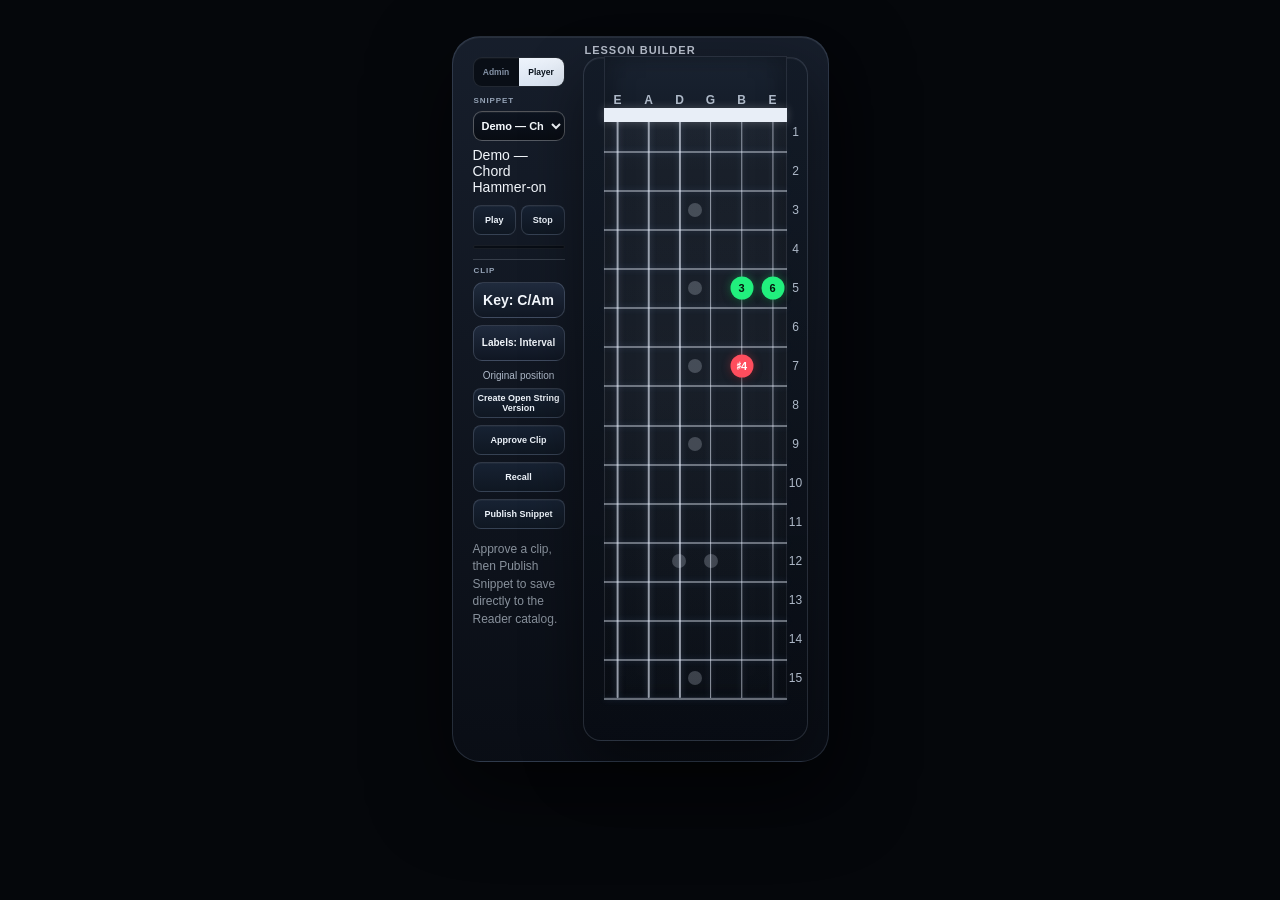
==== commit 1a0ff757: "Add files via upload" ====
--- a/index.html
+++ b/index.html
@@ -3,8 +3,8 @@
 <head>
 <meta charset="UTF-8" />
 <meta name="viewport" content="width=device-width, initial-scale=1.0" />
-<title>Lesson Builder 0.90 — Audio Routing Repair</title>
-<link rel="stylesheet" href="player/player.css?v=0.90">
+<title>Lesson Builder 0.92 — Published Snippet Selection</title>
+<link rel="stylesheet" href="player/player.css?v=0.92">
 </head>
 <body>
 <div class="app">
@@ -88,6 +88,8 @@
         <button id="createOpenBtn" class="action" type="button">Create Open String Version</button>
         <button id="approveClipBtn" class="action" type="button">Approve Clip</button>
         <button id="recallClipBtn" class="action" type="button">Recall</button>
+        <button id="publishSnippetBtn" class="action" type="button">Publish Snippet</button>
+        <div id="publishStatus" class="publishStatus" role="status" aria-live="polite"></div>
       </div>
     </div>
 
@@ -165,5 +167,8 @@
 
 
 <script src="player/player-core.js?v=0.90"></script>
+<script src="player/reader.js?v=0.92"></script>
+<script src="publish-config.js?v=0.92"></script>
+<script src="player/publish.js?v=0.91"></script>
 </body>
 </html>
--- a/player/player.css
+++ b/player/player.css
@@ -1719,3 +1719,7 @@
 body.reader .playerClipControls{
   display:grid!important;
 }
+
+/* 0.91: isolated publishing status styling */
+.publishStatus{font-size:12px;line-height:1.45;margin-top:5px;overflow-wrap:anywhere;color:var(--muted,#88919c)}
+.publishStatus.error{color:#d36b6b}
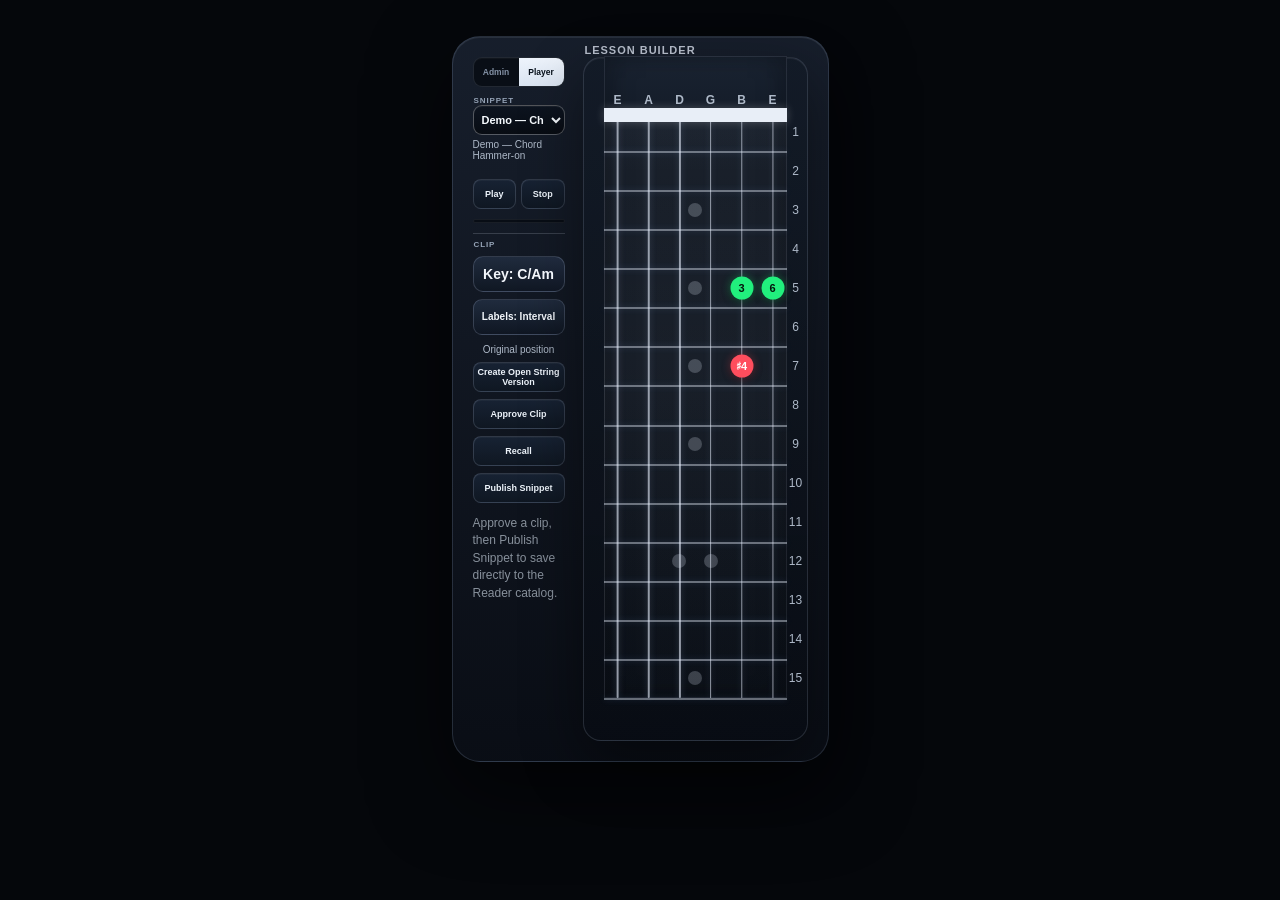
==== commit c26e792b: "Add files via upload" ====
--- a/index.html
+++ b/index.html
@@ -3,8 +3,8 @@
 <head>
 <meta charset="UTF-8" />
 <meta name="viewport" content="width=device-width, initial-scale=1.0" />
-<title>Lesson Builder 0.92 — Published Snippet Selection</title>
-<link rel="stylesheet" href="player/player.css?v=0.92">
+<title>Lesson Builder 0.93 — Individual Notes and Chords</title>
+<link rel="stylesheet" href="player/player.css?v=0.93">
 </head>
 <body>
 <div class="app">
@@ -35,6 +35,10 @@
       <div class="sidebarSection adminOnly">
         <div class="sectionLabel">Mode</div>
         <button id="authorModeBtn" class="authorModeBtn mode-framework" type="button">Framework</button>
+        <div id="playedSubmodeControls" class="playedSubmodeControls" hidden role="group" aria-label="Played Notes submode">
+          <button id="individualNotesBtn" type="button" class="playedSubmodeBtn on" aria-pressed="true">Individual</button>
+          <button id="chordNotesBtn" type="button" class="playedSubmodeBtn" aria-pressed="false">Chords</button>
+        </div>
       </div>
 
       <div class="sidebarSeparator adminOnly"></div>
@@ -166,7 +170,7 @@
 </div>
 
 
-<script src="player/player-core.js?v=0.90"></script>
+<script src="player/player-core.js?v=0.93"></script>
 <script src="player/reader.js?v=0.92"></script>
 <script src="publish-config.js?v=0.92"></script>
 <script src="player/publish.js?v=0.91"></script>
--- a/player/player.css
+++ b/player/player.css
@@ -1723,3 +1723,46 @@
 /* 0.91: isolated publishing status styling */
 .publishStatus{font-size:12px;line-height:1.45;margin-top:5px;overflow-wrap:anywhere;color:var(--muted,#88919c)}
 .publishStatus.error{color:#d36b6b}
+
+/* 0.92: Published snippet picker in Builder Player only; never in Admin. */
+body:not(.reader) .readerOnly { display:none; }
+body.player:not(.reader) .readerSnippetSection { display:block; margin-bottom:8px; }
+body.player:not(.reader) .readerSnippetSelect { width:100%; }
+body.player:not(.reader) .readerStatus { font-size:10px; min-height:14px; margin-top:4px; color:var(--text-muted); }
+
+/* 0.93 — Played Notes submodes fit the existing narrow Admin sidebar. */
+#playedSubmodeControls[hidden]{display:none!important}
+.playedSubmodeControls{
+  display:grid;
+  grid-template-columns:1fr;
+  gap:4px;
+  width:92px;
+  margin-top:3px;
+}
+.playedSubmodeBtn{
+  min-height:27px;
+  width:100%;
+  padding:3px 5px;
+  border:1px solid rgba(214,230,255,.22);
+  border-radius:7px;
+  background:linear-gradient(180deg,#172233,#0f1722);
+  color:#d4ddea;
+  font-size:10px;
+  font-weight:750;
+  cursor:pointer;
+}
+.playedSubmodeBtn.on{
+  color:#fff;
+  border-color:rgba(255,20,147,.82);
+  background:linear-gradient(180deg,rgba(76,24,63,.98),rgba(41,12,34,.98));
+  box-shadow:inset 0 0 0 1px rgba(255,20,147,.28);
+}
+/* A repeated single-note tap gets a brief visual release, then the same pink
+   position appears again. The off/on are the author's two untimed/timed events. */
+.fingerMark.noteRetriggerFlash{
+  animation:noteRetriggerFlash .17s step-end 1;
+}
+@keyframes noteRetriggerFlash{
+  0%,38%{opacity:0}
+  39%,100%{opacity:1}
+}
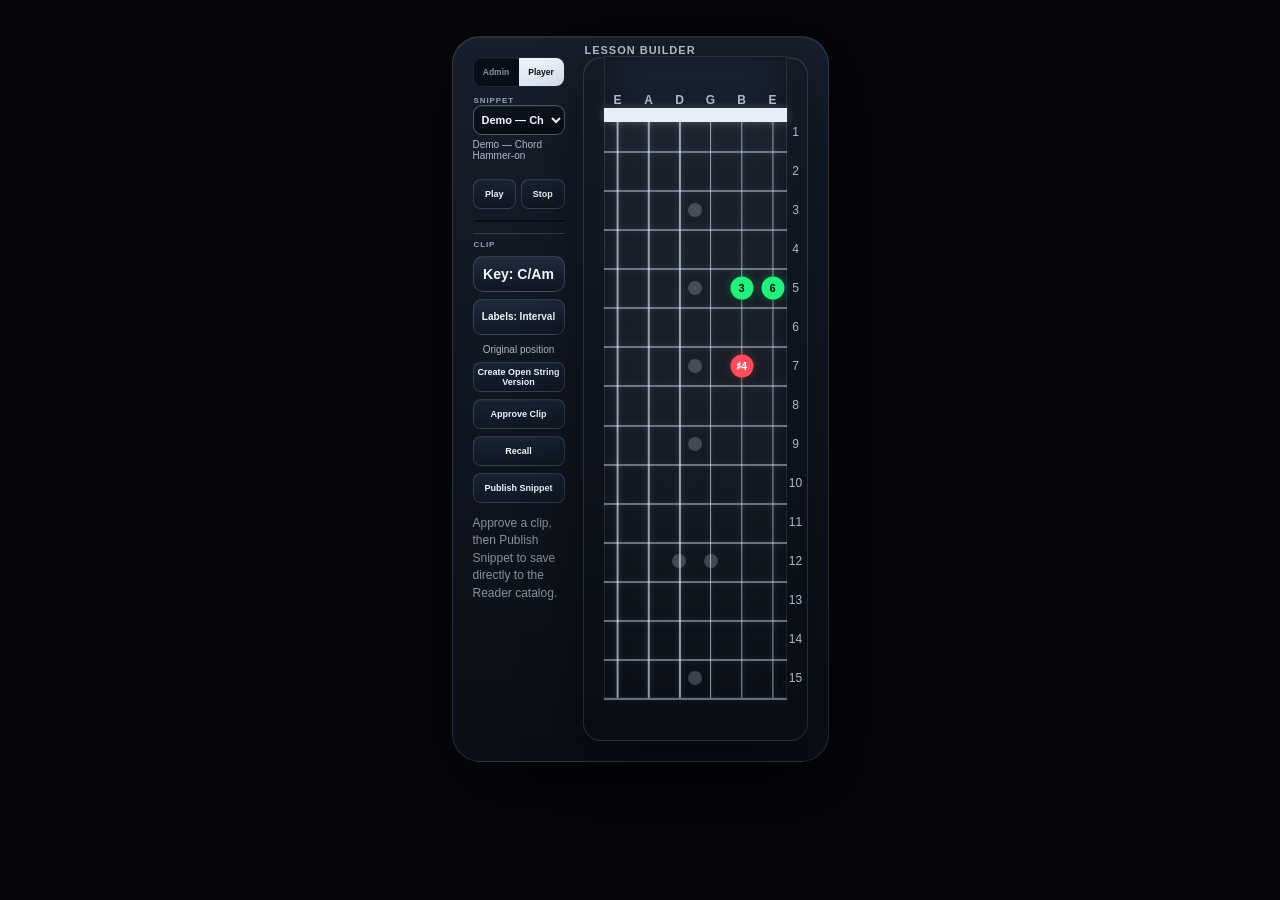
==== commit 53179ece: "Add files via upload" ====
--- a/index.html
+++ b/index.html
@@ -3,8 +3,8 @@
 <head>
 <meta charset="UTF-8" />
 <meta name="viewport" content="width=device-width, initial-scale=1.0" />
-<title>Lesson Builder 0.93 — Individual Notes and Chords</title>
-<link rel="stylesheet" href="player/player.css?v=0.93">
+<title>Lesson Builder 0.94 — Simultaneous Chord Entry</title>
+<link rel="stylesheet" href="player/player.css?v=0.94">
 </head>
 <body>
 <div class="app">
@@ -60,7 +60,7 @@
           <button class="moveBtn moveWide" data-move="pull-off">Pull-off</button>
           <button class="moveBtn" data-move="bend">Bend</button>
           <button class="moveBtn" data-move="slide">Slide</button>
-          <button id="chordBtn" class="moveBtn" data-move="chord" disabled>Chord</button>
+          <button id="chordBtn" class="moveBtn" data-move="chord" disabled>Next Chord</button>
           <button id="scoreToggleBtn" class="scoreToggleBtn" type="button">Score</button>
         </div>
       </div>
@@ -170,7 +170,7 @@
 </div>
 
 
-<script src="player/player-core.js?v=0.93"></script>
+<script src="player/player-core.js?v=0.94"></script>
 <script src="player/reader.js?v=0.92"></script>
 <script src="publish-config.js?v=0.92"></script>
 <script src="player/publish.js?v=0.91"></script>
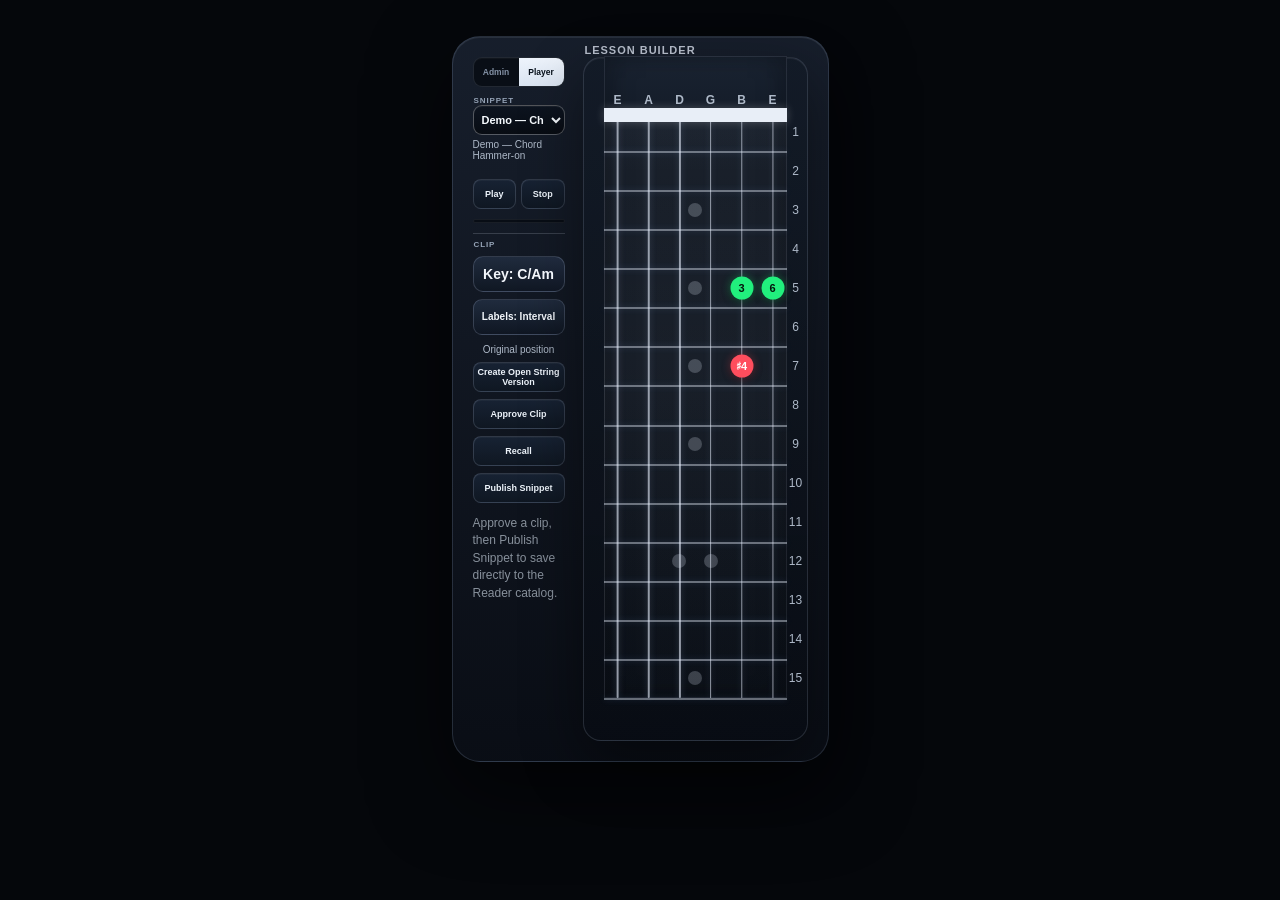
==== commit 4fbd7522: "Add files via upload" ====
--- a/index.html
+++ b/index.html
@@ -3,7 +3,7 @@
 <head>
 <meta charset="UTF-8" />
 <meta name="viewport" content="width=device-width, initial-scale=1.0" />
-<title>Lesson Builder 0.94 — Simultaneous Chord Entry</title>
+<title>Lesson Builder 0.95 — Open String Position Fix</title>
 <link rel="stylesheet" href="player/player.css?v=0.94">
 </head>
 <body>
@@ -170,7 +170,7 @@
 </div>
 
 
-<script src="player/player-core.js?v=0.94"></script>
+<script src="player/player-core.js?v=0.95"></script>
 <script src="player/reader.js?v=0.92"></script>
 <script src="publish-config.js?v=0.92"></script>
 <script src="player/publish.js?v=0.91"></script>
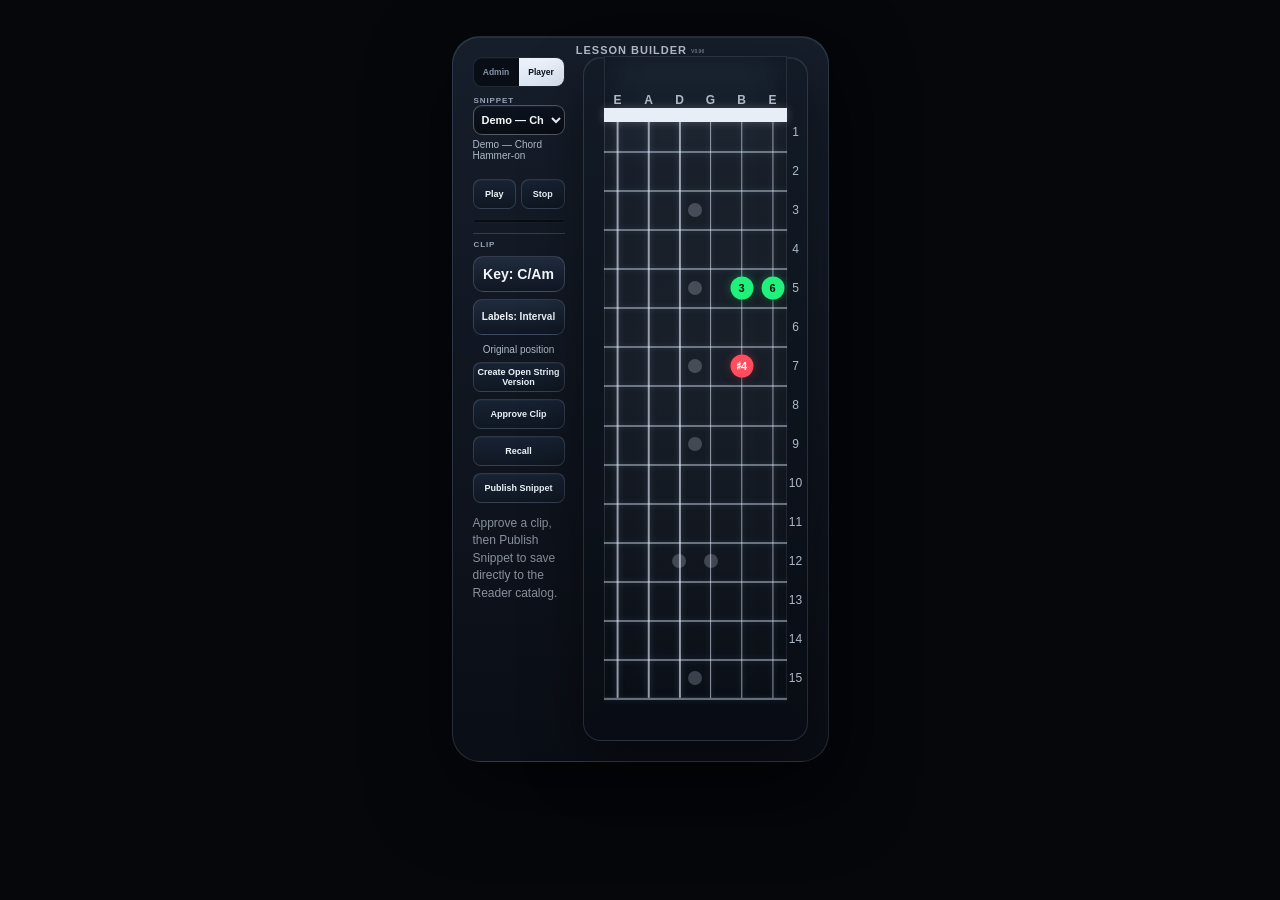
==== commit 56991e99: "Add files via upload" ====
--- a/index.html
+++ b/index.html
@@ -3,12 +3,18 @@
 <head>
 <meta charset="UTF-8" />
 <meta name="viewport" content="width=device-width, initial-scale=1.0" />
-<title>Lesson Builder 0.95 — Open String Position Fix</title>
+<title>Lesson Builder 0.96 — Open Position Verification</title>
 <link rel="stylesheet" href="player/player.css?v=0.94">
+<style>
+  .openVariantReport{box-sizing:border-box;margin:10px 0 12px;padding:12px 10px;border:1px solid #5984a8;border-radius:11px;background:#152637;color:#e2eefc;font-size:12px;line-height:1.4;overflow-wrap:anywhere}
+  .openVariantReport strong{display:block;color:#f1f7ff;font-size:13px;margin-bottom:5px}
+  .openVariantReport .openSummaryDetail{color:#9dc3e0;margin-top:5px}
+  .openVariantReport[hidden]{display:none !important}
+</style>
 </head>
 <body>
 <div class="app">
-  <div class="apptitle">Lesson Builder</div>
+  <div class="apptitle">Lesson Builder <span style="font-size:.46em;opacity:.55;vertical-align:middle;letter-spacing:0">v0.96</span></div>
 
   <div class="layout">
     <div class="leftcol">
@@ -40,6 +46,8 @@
           <button id="chordNotesBtn" type="button" class="playedSubmodeBtn" aria-pressed="false">Chords</button>
         </div>
       </div>
+
+      <div id="openVariantReport" class="openVariantReport adminOnly" hidden role="status" aria-live="polite"></div>
 
       <div class="sidebarSeparator adminOnly"></div>
 
@@ -170,7 +178,7 @@
 </div>
 
 
-<script src="player/player-core.js?v=0.95"></script>
+<script src="player/player-core.js?v=0.96"></script>
 <script src="player/reader.js?v=0.92"></script>
 <script src="publish-config.js?v=0.92"></script>
 <script src="player/publish.js?v=0.91"></script>
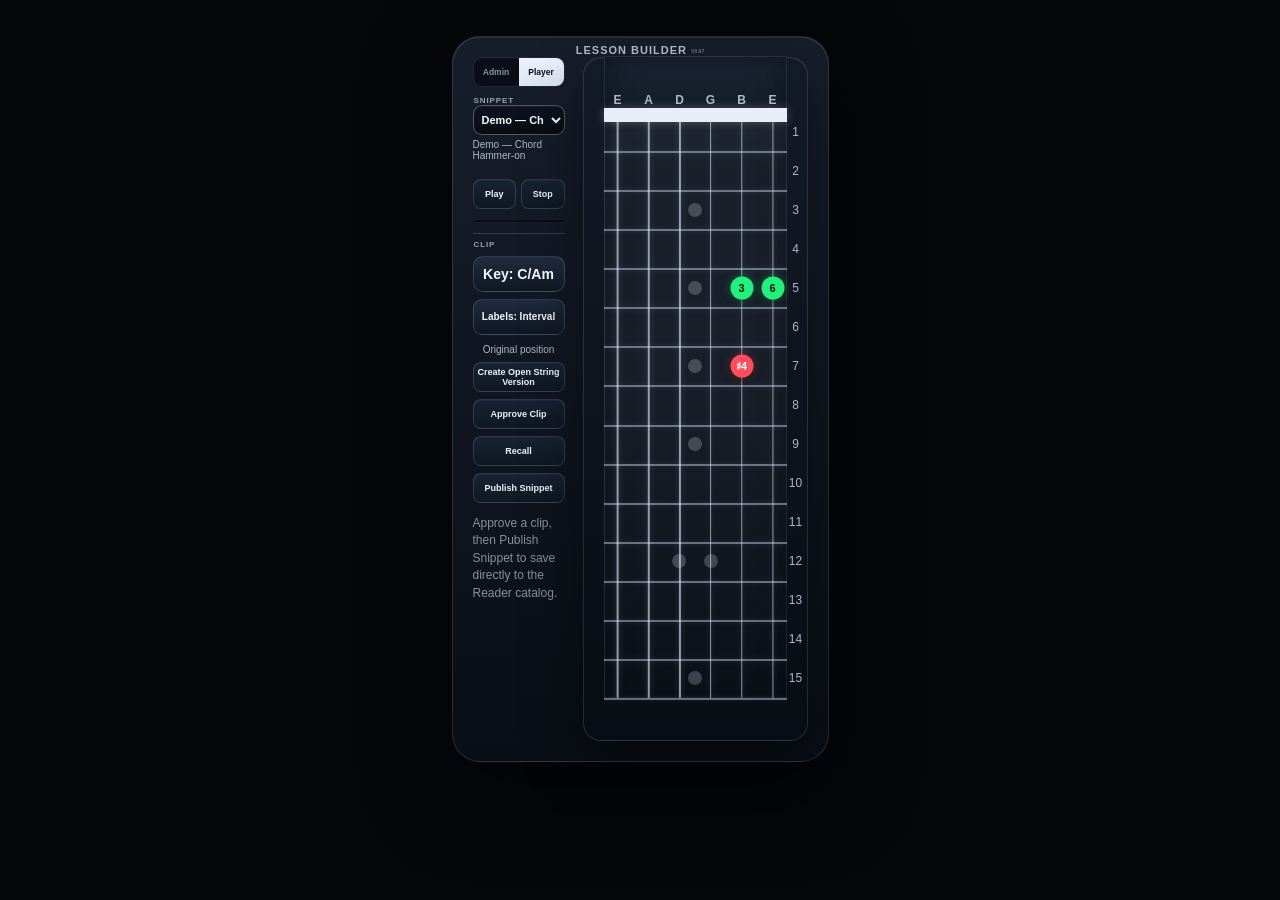
==== commit 350fa0a7: "Add files via upload" ====
--- a/index.html
+++ b/index.html
@@ -3,9 +3,10 @@
 <head>
 <meta charset="UTF-8" />
 <meta name="viewport" content="width=device-width, initial-scale=1.0" />
-<title>Lesson Builder 0.96 — Open Position Verification</title>
+<title>Lesson Builder 0.97 — Key Transposition</title>
 <link rel="stylesheet" href="player/player.css?v=0.94">
 <style>
+  .keyTransposeStatus{margin:7px 0 0;color:#c2d5e9;font-size:11px;line-height:1.35;overflow-wrap:anywhere}
   .openVariantReport{box-sizing:border-box;margin:10px 0 12px;padding:12px 10px;border:1px solid #5984a8;border-radius:11px;background:#152637;color:#e2eefc;font-size:12px;line-height:1.4;overflow-wrap:anywhere}
   .openVariantReport strong{display:block;color:#f1f7ff;font-size:13px;margin-bottom:5px}
   .openVariantReport .openSummaryDetail{color:#9dc3e0;margin-top:5px}
@@ -14,7 +15,7 @@
 </head>
 <body>
 <div class="app">
-  <div class="apptitle">Lesson Builder <span style="font-size:.46em;opacity:.55;vertical-align:middle;letter-spacing:0">v0.96</span></div>
+  <div class="apptitle">Lesson Builder <span style="font-size:.46em;opacity:.55;vertical-align:middle;letter-spacing:0">v0.97</span></div>
 
   <div class="layout">
     <div class="leftcol">
@@ -33,6 +34,7 @@
       <div class="sidebarSection adminOnly">
         <div class="sectionLabel">Key</div>
         <select id="keySel" class="sel"></select>
+        <div id="keyTransposeStatus" class="keyTransposeStatus" role="status" aria-live="polite"></div>
         <button id="adminLabelBtn" class="labelModeBtn" type="button">Labels: Interval</button>
       </div>
 
@@ -178,7 +180,7 @@
 </div>
 
 
-<script src="player/player-core.js?v=0.96"></script>
+<script src="player/player-core.js?v=0.97"></script>
 <script src="player/reader.js?v=0.92"></script>
 <script src="publish-config.js?v=0.92"></script>
 <script src="player/publish.js?v=0.91"></script>
